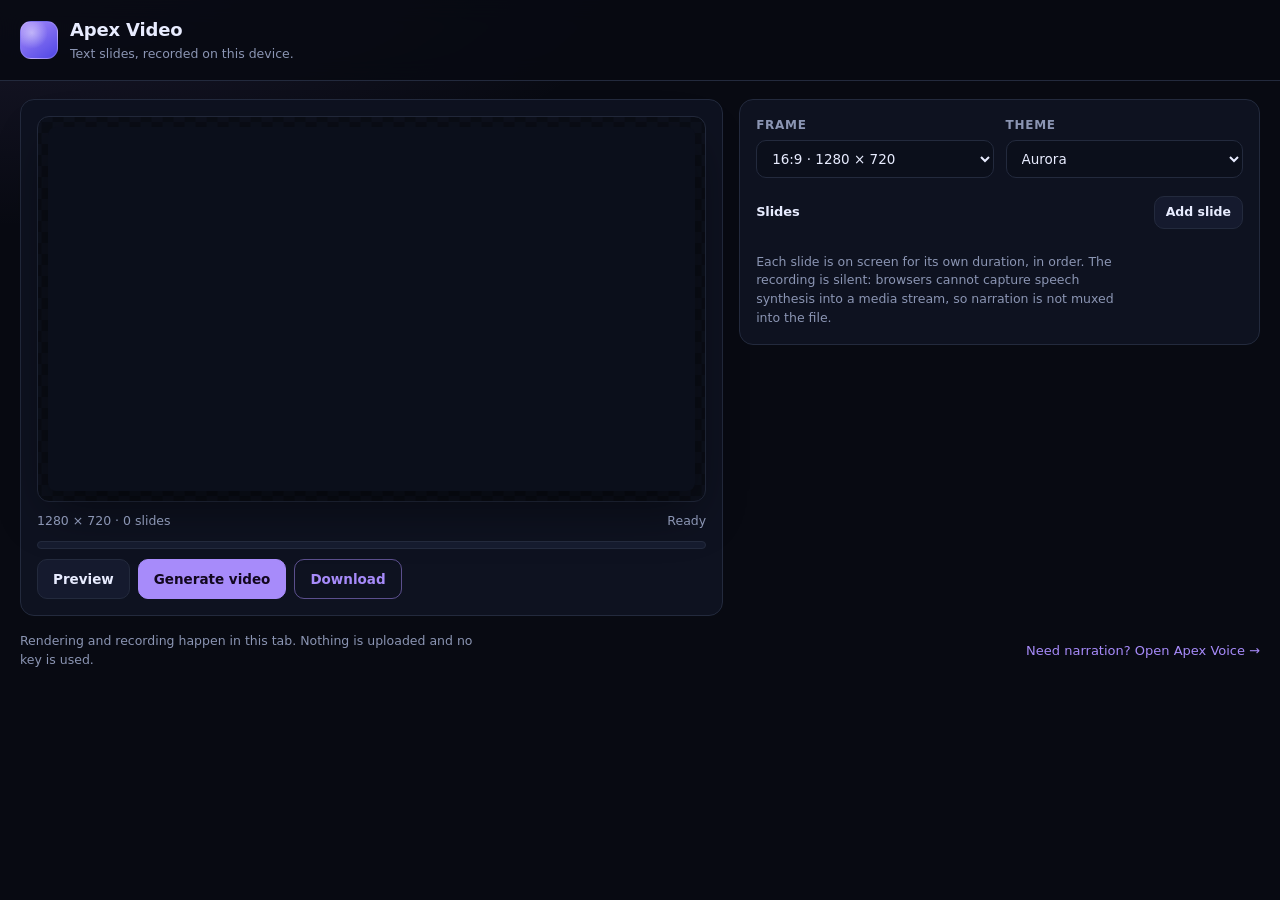
==== index.html @ 2a8b5da7 "Add the Video stage, styles, manifest and service worker." ====
<!doctype html>
<html lang="en">
<head>
<meta charset="utf-8">
<meta name="viewport" content="width=device-width,initial-scale=1,viewport-fit=cover">
<meta name="theme-color" content="#080a12">
<title>Apex Video</title>
<link rel="manifest" href="./manifest.json">
<link rel="icon" href="./icons/icon-192.png" sizes="192x192" type="image/png">
<link rel="apple-touch-icon" href="./icons/icon-192.png">
<link rel="stylesheet" href="./styles.css">
</head>
<body>
<header class="bar">
  <div class="brand">
    <span class="mark" aria-hidden="true"></span>
    <div class="brand-text">
      <h1>Apex Video</h1>
      <p id="statLine" class="stamp">Text slides, recorded on this device.</p>
    </div>
  </div>
</header>

<main class="layout">
  <section class="stage-panel">
    <div class="stage">
      <canvas id="preview" width="1280" height="720" aria-label="Slide preview"></canvas>
    </div>
    <div class="row between">
      <p id="stageMeta" class="stamp">1280 × 720 · 0 slides</p>
      <p id="recPct" class="stamp">Ready</p>
    </div>
    <div class="track" role="progressbar" aria-label="Render progress" aria-valuemin="0" aria-valuemax="100" aria-valuenow="0" id="recTrack">
      <span id="recBar" class="fill"></span>
    </div>
    <div class="row">
      <button id="playBtn" class="btn" type="button">Preview</button>
      <button id="recordBtn" class="btn primary" type="button">Generate video</button>
      <a id="downloadLink" class="btn ghost" download hidden>Download</a>
    </div>
    <div id="take" class="take" hidden>
      <video id="player" controls playsinline></video>
      <p id="takeMeta" class="stamp"></p>
    </div>
  </section>

  <section class="panel">
    <div class="grid2">
      <div>
        <label class="label" for="ratioSelect">Frame</label>
        <select id="ratioSelect">
          <option value="16:9">16:9 &middot; 1280 × 720</option>
          <option value="1:1">1:1 &middot; 1080 × 1080</option>
          <option value="9:16">9:16 &middot; 720 × 1280</option>
        </select>
      </div>
      <div>
        <label class="label" for="themeSelect">Theme</label>
        <select id="themeSelect">
          <option value="aurora">Aurora</option>
          <option value="ember">Ember</option>
          <option value="grove">Grove</option>
          <option value="slate">Slate</option>
        </select>
      </div>
    </div>

    <div class="row between slides-head">
      <h2 class="subhead">Slides</h2>
      <button id="addSlideBtn" class="btn small" type="button">Add slide</button>
    </div>

    <ul id="slideList" class="slides"></ul>
    <p id="slidesEmpty" class="stamp" hidden>No slides yet - add one to start.</p>

    <p class="stamp clamp">Each slide is on screen for its own duration, in order. The recording is
      silent: browsers cannot capture speech synthesis into a media stream, so narration is not
      muxed into the file.</p>
  </section>
</main>

<footer class="foot">
  <span class="stamp">Rendering and recording happen in this tab. Nothing is uploaded and no key is used.</span>
  <a class="link" href="../voice/">Need narration? Open Apex Voice &rarr;</a>
</footer>

<p id="toast" class="toast" role="status" aria-live="polite" hidden></p>

<script src="./app.js"></script>
</body>
</html>
---- styles.css ----
:root {
  --bg: #080a12;
  --panel: #0e1220;
  --panel-2: #151a2e;
  --line: #232a3d;
  --text: #e8ecff;
  --muted: #8b95b3;
  --accent: #a78bfa;
  --accent-2: #6366f1;
  --accent-ink: #12071f;
}

* { box-sizing: border-box; }

body {
  margin: 0;
  min-height: 100vh;
  background:
    radial-gradient(1000px 480px at 0% -12%, rgba(167, 139, 250, 0.14), transparent 70%),
    var(--bg);
  color: var(--text);
  font: 15px/1.5 ui-sans-serif, system-ui, -apple-system, "Segoe UI", Roboto, sans-serif;
}

h1, h2 { margin: 0; letter-spacing: -0.01em; }

/* ---------- header ---------- */

.bar {
  display: flex;
  align-items: center;
  gap: 12px;
  padding: 16px 20px;
  border-bottom: 1px solid var(--line);
  background: rgba(8, 10, 18, 0.86);
  backdrop-filter: blur(12px);
}

.brand { display: flex; align-items: center; gap: 12px; min-width: 0; }

.mark {
  width: 38px; height: 38px;
  flex: 0 0 auto;
  border-radius: 11px;
  background:
    radial-gradient(circle at 30% 30%, rgba(255, 255, 255, 0.45), transparent 45%),
    linear-gradient(145deg, #a78bfa, #4f46e5);
  border: 1px solid rgba(255, 255, 255, 0.16);
}

h1 { font-size: 18px; font-weight: 680; }

.stamp { margin: 2px 0 0; color: var(--muted); font-size: 12.5px; }

/* ---------- layout ---------- */

.layout {
  display: grid;
  grid-template-columns: minmax(0, 1.35fr) minmax(320px, 1fr);
  gap: 16px;
  padding: 18px 20px 0;
  align-items: start;
}

.stage-panel,
.panel {
  min-width: 0;
  padding: 16px;
  border: 1px solid var(--line);
  border-radius: 14px;
  background: var(--panel);
}

.stage-panel { display: grid; gap: 10px; }

@media (max-width: 900px) {
  .layout { grid-template-columns: 1fr; padding: 14px 14px 0; }
}

.stage {
  display: grid;
  place-items: center;
  padding: 10px;
  border-radius: 12px;
  background:
    repeating-conic-gradient(#0a0d16 0% 25%, #0d111d 0% 50%) 50% / 22px 22px;
  border: 1px solid var(--line);
}

canvas {
  display: block;
  width: 100%;
  max-height: 56vh;
  height: auto;
  border-radius: 8px;
  background: #0b0f1b;
  box-shadow: 0 18px 50px rgba(0, 0, 0, 0.45);
}

/* ---------- controls ---------- */

.row {
  display: flex;
  align-items: center;
  gap: 8px;
  flex-wrap: wrap;
}

.row.between { justify-content: space-between; }

.row.between .stamp { margin: 0; }

.btn {
  display: inline-flex;
  align-items: center;
  justify-content: center;
  padding: 9px 15px;
  border-radius: 10px;
  border: 1px solid var(--line);
  background: var(--panel-2);
  color: var(--text);
  font: inherit;
  font-size: 13.5px;
  font-weight: 620;
  text-decoration: none;
  cursor: pointer;
}

.btn:hover { filter: brightness(1.12); }

.btn.small { padding: 6px 11px; font-size: 12.5px; }

.btn.primary {
  background: var(--accent);
  border-color: var(--accent);
  color: var(--accent-ink);
}

.btn.ghost {
  background: transparent;
  border-color: rgba(167, 139, 250, 0.5);
  color: var(--accent);
}

.btn[disabled] { opacity: 0.45; cursor: default; filter: none; }

.btn:focus-visible,
select:focus-visible,
textarea:focus-visible,
input:focus-visible,
.slide button:focus-visible {
  outline: 2px solid var(--accent);
  outline-offset: 2px;
}

.track {
  height: 8px;
  border-radius: 999px;
  background: #151b2e;
  border: 1px solid var(--line);
  overflow: hidden;
}

.fill {
  display: block;
  height: 100%;
  width: 0;
  background: linear-gradient(90deg, var(--accent), var(--accent-2));
}

.take {
  display: grid;
  gap: 6px;
  margin-top: 4px;
}

.take video {
  width: 100%;
  border-radius: 10px;
  border: 1px solid var(--line);
  background: #0b0f1b;
}

/* ---------- settings ---------- */

.label {
  display: block;
  margin-bottom: 6px;
  font-size: 12px;
  font-weight: 700;
  letter-spacing: 0.06em;
  text-transform: uppercase;
  color: var(--muted);
}

.grid2 {
  display: grid;
  grid-template-columns: 1fr 1fr;
  gap: 12px;
}

select {
  width: 100%;
  padding: 9px 11px;
  border-radius: 10px;
  border: 1px solid var(--line);
  background: #0b0f1b;
  color: var(--text);
  font: inherit;
  font-size: 13.5px;
}

.subhead { font-size: 13px; }

.slides-head { margin: 18px 0 10px; }

.slides {
  list-style: none;
  margin: 0;
  padding: 0;
  display: grid;
  gap: 8px;
  max-height: 52vh;
  overflow: auto;
}

.slide {
  display: grid;
  grid-template-columns: 1fr auto;
  gap: 8px;
  padding: 9px;
  border: 1px solid var(--line);
  border-radius: 11px;
  background: #0b0f1b;
}

.slide.active { border-color: rgba(167, 139, 250, 0.65); }

.slide textarea {
  width: 100%;
  min-height: 54px;
  resize: vertical;
  padding: 8px 10px;
  border-radius: 8px;
  border: 1px solid var(--line);
  background: #0e1220;
  color: var(--text);
  font: inherit;
  font-size: 13.5px;
  line-height: 1.45;
}

.slide-side {
  display: flex;
  flex-direction: column;
  align-items: flex-end;
  gap: 6px;
}

.dur {
  display: flex;
  align-items: center;
  gap: 4px;
  color: var(--muted);
  font-size: 11.5px;
}

.dur input {
  width: 52px;
  padding: 5px 6px;
  border-radius: 8px;
  border: 1px solid var(--line);
  background: #0e1220;
  color: var(--text);
  font: inherit;
  font-size: 12.5px;
  text-align: right;
}

.slide-tools { display: flex; gap: 4px; }

.slide-tools button {
  width: 26px;
  height: 26px;
  display: grid;
  place-items: center;
  border-radius: 7px;
  border: 1px solid var(--line);
  background: transparent;
  color: var(--text);
  font: inherit;
  font-size: 13px;
  line-height: 1;
  cursor: pointer;
}

.slide-tools button:hover { background: var(--panel-2); }

.slide-tools button[disabled] { opacity: 0.35; cursor: default; }

.slide-tools .del { color: #ff6b81; border-color: rgba(255, 107, 129, 0.3); }

.clamp { max-width: 46ch; margin: 14px 0 0; }

/* ---------- footer / toast ---------- */

.foot {
  display: flex;
  flex-wrap: wrap;
  gap: 8px 18px;
  align-items: center;
  justify-content: space-between;
  margin: 16px 20px 0;
  padding-bottom: 28px;
}

.foot .stamp { margin: 0; max-width: 58ch; }

.link { color: var(--accent); font-size: 13px; text-decoration: none; }

.link:hover { text-decoration: underline; }

.toast {
  position: fixed;
  left: 50%;
  bottom: 18px;
  transform: translateX(-50%);
  margin: 0;
  padding: 9px 16px;
  border-radius: 999px;
  border: 1px solid var(--line);
  background: #131a2c;
  color: var(--text);
  font-size: 13px;
  box-shadow: 0 12px 30px rgba(0, 0, 0, 0.45);
  z-index: 10;
}

.toast[hidden], .take[hidden], #slidesEmpty[hidden] { display: none; }
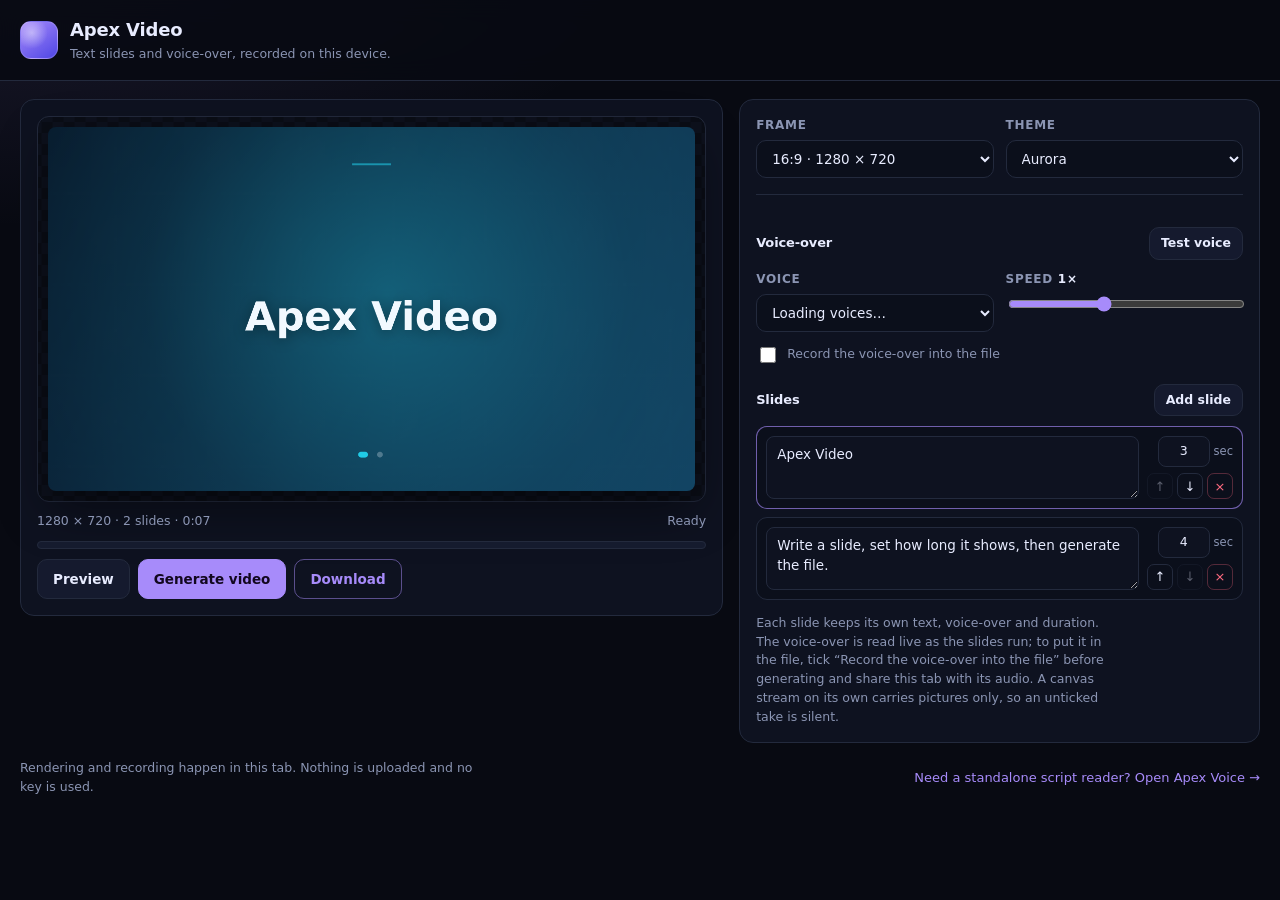
==== commit 3e27ecca: "Give Apex Video its own voice-over controls and a tab-audio mode." ====
--- a/index.html
+++ b/index.html
@@ -16,7 +16,7 @@
     <span class="mark" aria-hidden="true"></span>
     <div class="brand-text">
       <h1>Apex Video</h1>
-      <p id="statLine" class="stamp">Text slides, recorded on this device.</p>
+      <p id="statLine" class="stamp">Text slides and voice-over, recorded on this device.</p>
     </div>
   </div>
 </header>
@@ -65,6 +65,30 @@
       </div>
     </div>
 
+    <div class="vo">
+      <div class="row between slides-head">
+        <h2 class="subhead">Voice-over</h2>
+        <button id="voiceTestBtn" class="btn small" type="button">Test voice</button>
+      </div>
+      <div class="grid2">
+        <div>
+          <label class="label" for="voiceSelect">Voice</label>
+          <select id="voiceSelect">
+            <option value="">Loading voices&hellip;</option>
+          </select>
+        </div>
+        <div>
+          <label class="label" for="rateRange">Speed <span id="rateVal" class="rate">1&times;</span></label>
+          <input id="rateRange" class="range" type="range" min="0.6" max="1.6" step="0.05" value="1">
+        </div>
+      </div>
+      <label class="check">
+        <input id="captureVoice" type="checkbox">
+        <span>Record the voice-over into the file</span>
+      </label>
+      <p id="voHint" class="stamp clamp"></p>
+    </div>
+
     <div class="row between slides-head">
       <h2 class="subhead">Slides</h2>
       <button id="addSlideBtn" class="btn small" type="button">Add slide</button>
@@ -73,15 +97,16 @@
     <ul id="slideList" class="slides"></ul>
     <p id="slidesEmpty" class="stamp" hidden>No slides yet - add one to start.</p>
 
-    <p class="stamp clamp">Each slide is on screen for its own duration, in order. The recording is
-      silent: browsers cannot capture speech synthesis into a media stream, so narration is not
-      muxed into the file.</p>
+    <p class="stamp clamp">Each slide keeps its own text, voice-over and duration. The voice-over is
+      read live as the slides run; to put it in the file, tick &ldquo;Record the voice-over into the
+      file&rdquo; before generating and share this tab with its audio. A canvas stream on its own
+      carries pictures only, so an unticked take is silent.</p>
   </section>
 </main>
 
 <footer class="foot">
   <span class="stamp">Rendering and recording happen in this tab. Nothing is uploaded and no key is used.</span>
-  <a class="link" href="../voice/">Need narration? Open Apex Voice &rarr;</a>
+  <a class="link" href="../voice/">Need a standalone script reader? Open Apex Voice &rarr;</a>
 </footer>
 
 <p id="toast" class="toast" role="status" aria-live="polite" hidden></p>
--- a/styles.css
+++ b/styles.css
@@ -300,6 +300,77 @@
 
 .slide-tools .del { color: #ff6b81; border-color: rgba(255, 107, 129, 0.3); }
 
+/* ---------- voice-over ---------- */
+
+.vo {
+  margin-top: 16px;
+  padding-top: 14px;
+  border-top: 1px solid var(--line);
+}
+
+.rate { color: var(--text); font-variant-numeric: tabular-nums; }
+
+.range { width: 100%; accent-color: var(--accent); }
+
+.check {
+  display: flex;
+  align-items: center;
+  gap: 8px;
+  margin-top: 12px;
+  color: var(--muted);
+  font-size: 12.5px;
+  cursor: pointer;
+}
+
+.check input { width: 16px; height: 16px; accent-color: var(--accent); }
+
+.vo .clamp { margin: 10px 0 0; max-width: 52ch; }
+
+.vo-line {
+  grid-column: 1 / -1;
+  display: flex;
+  align-items: center;
+  gap: 6px;
+}
+
+.slide .vo-text {
+  flex: 1 1 auto;
+  min-width: 0;
+  min-height: 34px;
+  resize: vertical;
+  padding: 7px 9px;
+  border: 1px dashed rgba(167, 139, 250, 0.4);
+  font-size: 12.5px;
+}
+
+.slide .vo-text::placeholder { color: var(--muted); }
+
+.slide .say,
+.slide .est {
+  flex: 0 0 auto;
+  height: 28px;
+  padding: 0 9px;
+  display: inline-grid;
+  place-items: center;
+  border-radius: 8px;
+  border: 1px solid var(--line);
+  background: transparent;
+  color: var(--accent);
+  font: inherit;
+  font-size: 12px;
+  line-height: 1;
+  cursor: pointer;
+}
+
+.slide .say { width: 28px; padding: 0; font-size: 11px; }
+
+.slide .est { color: var(--muted); font-variant-numeric: tabular-nums; }
+
+.slide .est.over { color: #ffb86b; border-color: rgba(255, 184, 107, 0.45); }
+
+.slide .say:hover,
+.slide .est:hover { background: var(--panel-2); }
+
 .clamp { max-width: 46ch; margin: 14px 0 0; }
 
 /* ---------- footer / toast ---------- */
